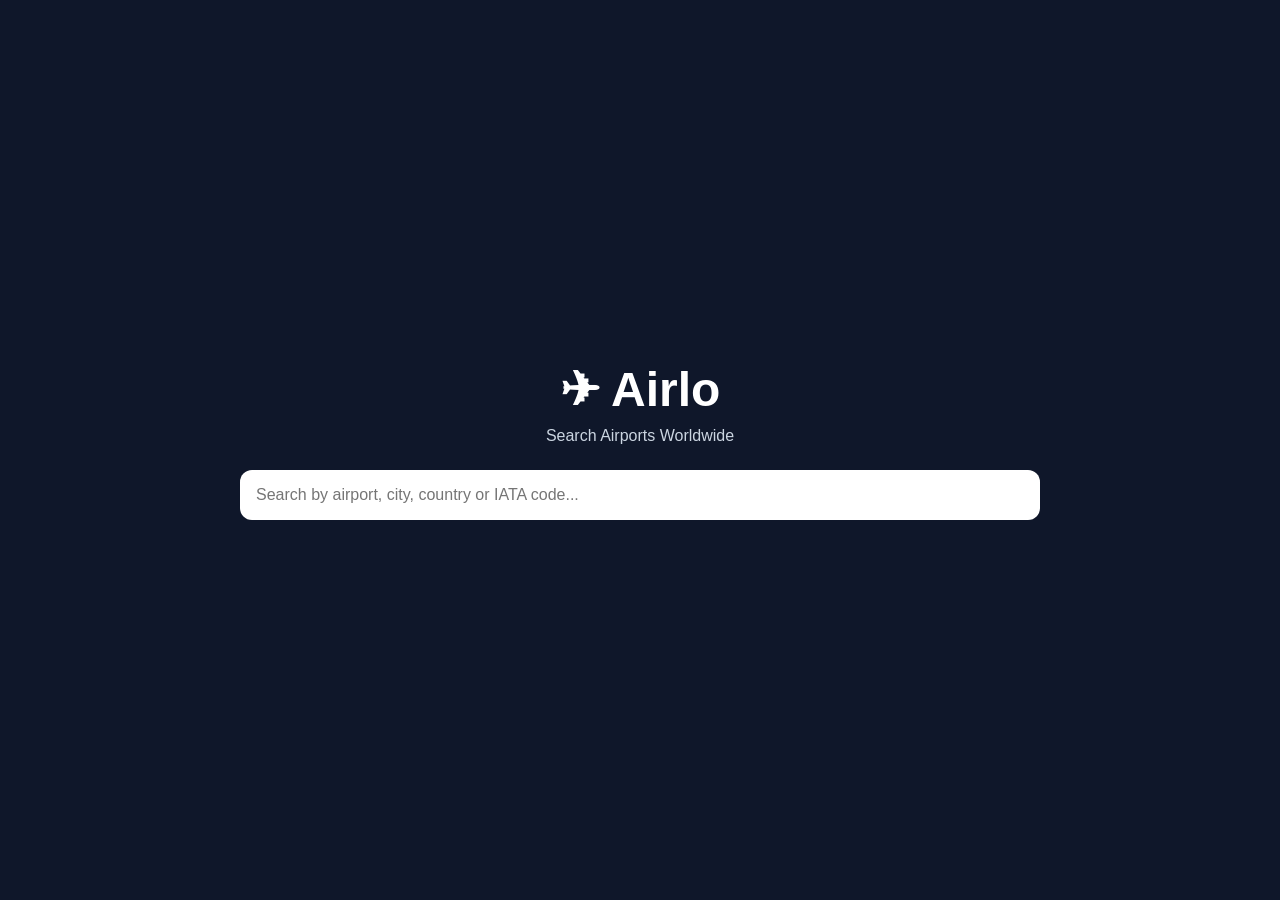
==== index.html @ 6e191b8e "Rename preview.html to index.html" ====
<!DOCTYPE html>
<html lang="en">
<head>
  <meta charset="UTF-8" />
  <meta name="viewport" content="width=device-width, initial-scale=1.0"/>
  <title>Airlo - Airport Search Engine</title>

  <link rel="stylesheet" href="style.css">
</head>
<body>

  <div class="container">

    <h1>✈ Airlo</h1>
    <p class="subtitle">Search Airports Worldwide</p>

    <input
      type="text"
      id="searchInput"
      placeholder="Search by airport, city, country or IATA code..."
    />

    <div id="results"></div>

  </div>

  <script src="script.js"></script>
</body>
</html>
---- style.css ----
*{
  margin:0;
  padding:0;
  box-sizing:border-box;
  font-family:Arial, Helvetica, sans-serif;
}

body{
  background:#0f172a;
  min-height:100vh;
  display:flex;
  justify-content:center;
  align-items:center;
  padding:30px;
  color:white;
}

.container{
  width:100%;
  max-width:800px;
}

h1{
  text-align:center;
  font-size:3rem;
  margin-bottom:10px;
}

.subtitle{
  text-align:center;
  margin-bottom:25px;
  color:#cbd5e1;
}

#searchInput{
  width:100%;
  padding:16px;
  border:none;
  border-radius:12px;
  font-size:1rem;
  outline:none;
  margin-bottom:20px;
}

.card{
  background:#1e293b;
  padding:18px;
  border-radius:14px;
  margin-bottom:15px;
  transition:0.3s;
}

.card:hover{
  transform:translateY(-3px);
  background:#334155;
}

.airport-name{
  font-size:1.2rem;
  font-weight:bold;
  margin-bottom:8px;
}

.airport-info{
  color:#cbd5e1;
  line-height:1.6;
}

.code{
  background:#2563eb;
  padding:4px 10px;
  border-radius:8px;
  display:inline-block;
  margin-top:10px;
}
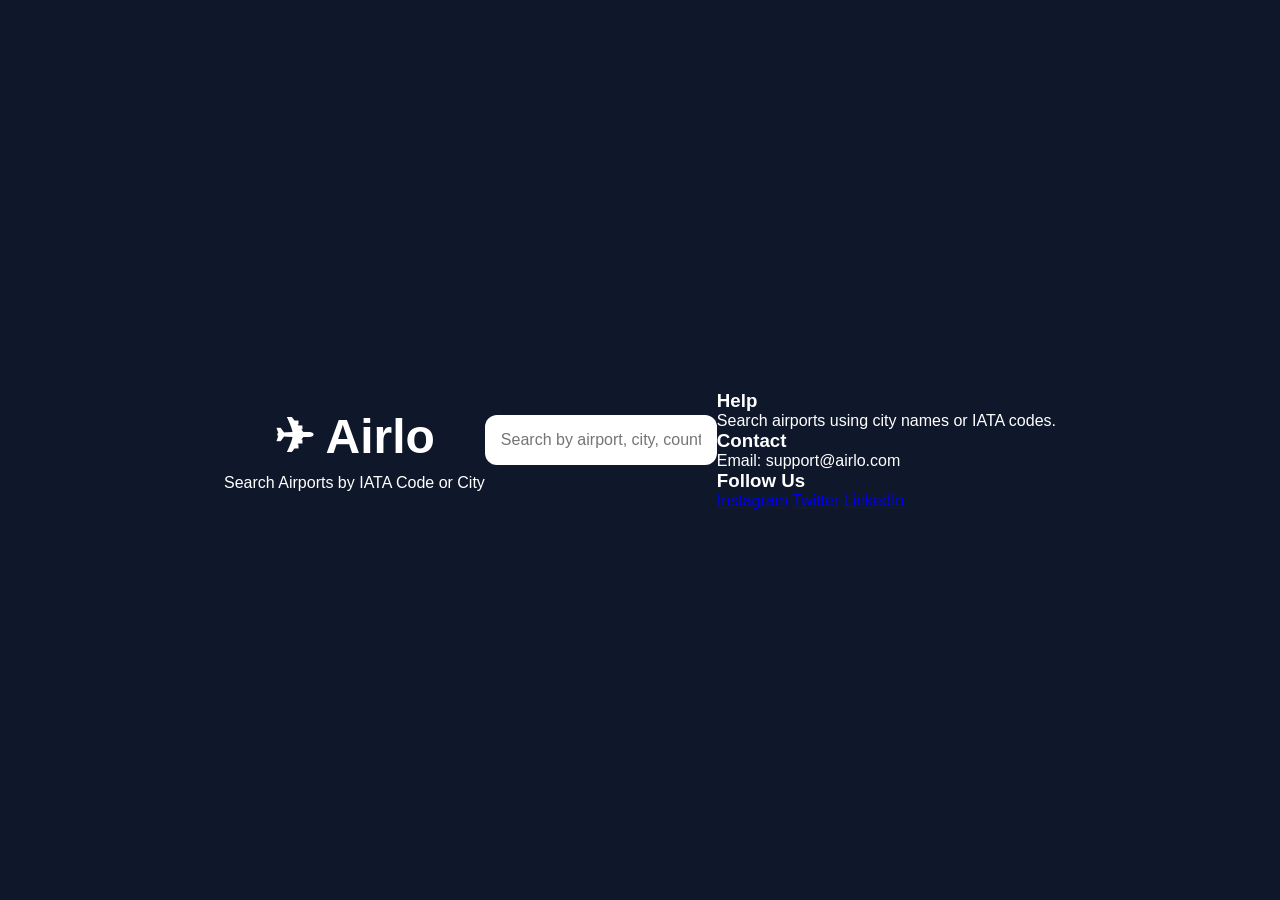
==== commit 3629ce1a: "Update index.html" ====
--- a/index.html
+++ b/index.html
@@ -1,29 +1,62 @@
 <!DOCTYPE html>
 <html lang="en">
 <head>
-  <meta charset="UTF-8" />
-  <meta name="viewport" content="width=device-width, initial-scale=1.0"/>
-  <title>Airlo - Airport Search Engine</title>
+  <meta charset="UTF-8">
+  <meta name="viewport" content="width=device-width, initial-scale=1.0">
+
+  <title>Airlo - Airport Search</title>
 
   <link rel="stylesheet" href="style.css">
 </head>
 <body>
 
-  <div class="container">
+  <header>
+    <h1>✈ Airlo</h1>
+    <p>Search Airports by IATA Code or City</p>
+  </header>
 
-    <h1>✈ Airlo</h1>
-    <p class="subtitle">Search Airports Worldwide</p>
+  <main>
 
-    <input
-      type="text"
-      id="searchInput"
-      placeholder="Search by airport, city, country or IATA code..."
-    />
+    <div class="search-box">
+
+      <input
+        type="text"
+        id="searchInput"
+        placeholder="Search by airport, city, country or IATA code..."
+      >
+
+    </div>
 
     <div id="results"></div>
 
-  </div>
+  </main>
+
+  <footer>
+
+    <div class="footer-section">
+      <h3>Help</h3>
+      <p>Search airports using city names or IATA codes.</p>
+    </div>
+
+    <div class="footer-section">
+      <h3>Contact</h3>
+      <p>Email: support@airlo.com</p>
+    </div>
+
+    <div class="footer-section">
+      <h3>Follow Us</h3>
+
+      <div class="socials">
+        <a href="#">Instagram</a>
+        <a href="#">Twitter</a>
+        <a href="#">LinkedIn</a>
+      </div>
+
+    </div>
+
+  </footer>
 
   <script src="script.js"></script>
+
 </body>
 </html>
--- a/style.css
+++ b/style.css
@@ -73,3 +73,21 @@
   display:inline-block;
   margin-top:10px;
 }
+.actions{
+  margin-top:15px;
+  display:flex;
+  gap:10px;
+}
+
+.actions button{
+  border:none;
+  padding:10px 16px;
+  border-radius:10px;
+  cursor:pointer;
+  font-weight:bold;
+  transition:0.3s;
+}
+
+.actions button:hover{
+  transform:scale(1.05);
+}
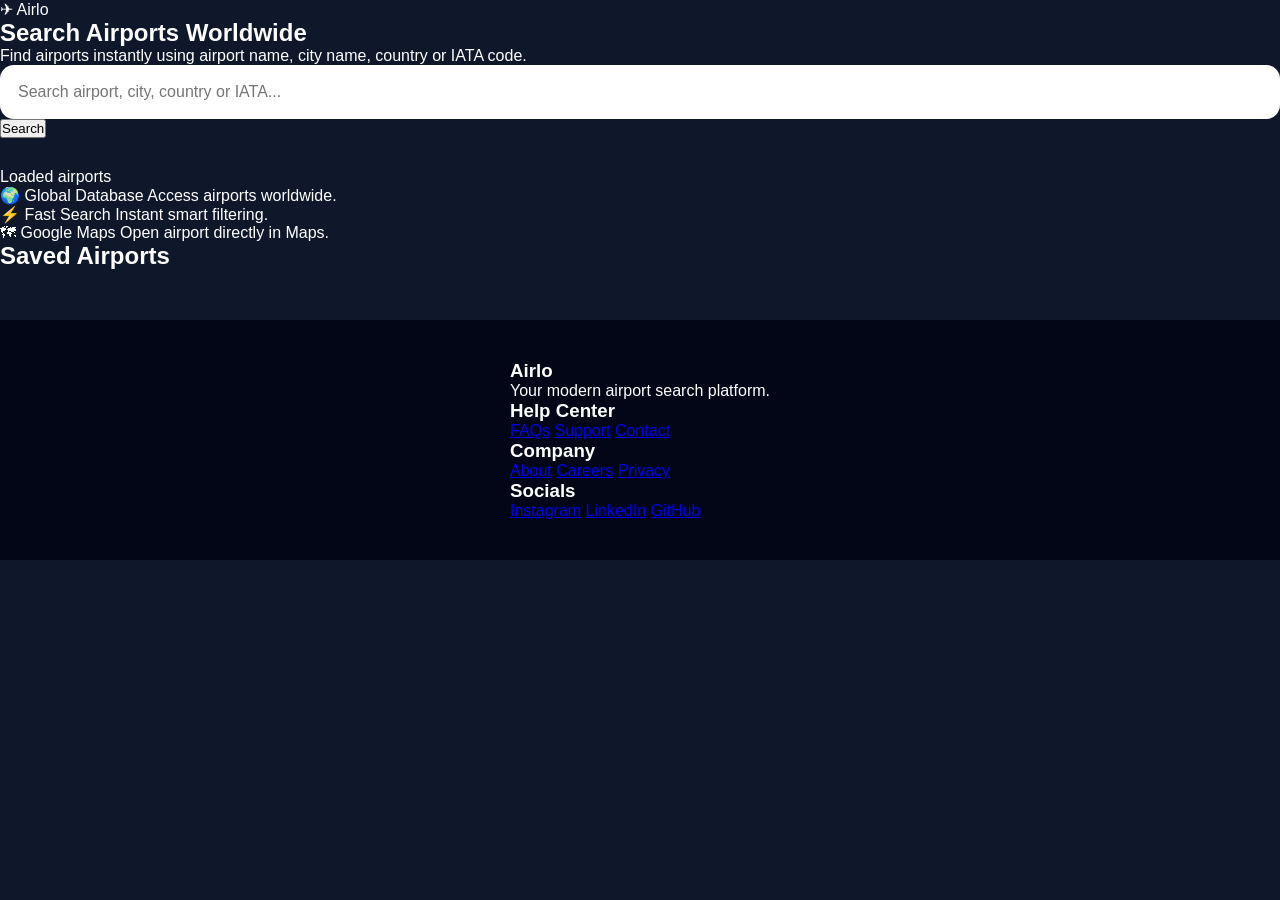
==== commit 3ba95413: "Update index.html" ====
--- a/index.html
+++ b/index.html
@@ -1,61 +1,125 @@
 <!DOCTYPE html>
 <html lang="en">
 <head>
+
   <meta charset="UTF-8">
   <meta name="viewport" content="width=device-width, initial-scale=1.0">
 
   <title>Airlo - Airport Search</title>
 
   <link rel="stylesheet" href="style.css">
+
 </head>
 <body>
 
-  <header>
-    <h1>✈ Airlo</h1>
-    <p>Search Airports by IATA Code or City</p>
-  </header>
+  <nav class="navbar">
 
-  <main>
+    <div class="logo">
+      ✈ Airlo
+    </div>
+
+  </nav>
+
+  <section class="hero">
+
+    <h1>
+      Search Airports Worldwide
+    </h1>
+
+    <p>
+      Find airports instantly using airport name, city name, country or IATA code.
+    </p>
+
+  </section>
+
+  <section class="search-section">
 
     <div class="search-box">
 
       <input
         type="text"
         id="searchInput"
-        placeholder="Search by airport, city, country or IATA code..."
+        placeholder="Search airport, city, country or IATA..."
       >
+
+      <button id="searchBtn">
+        Search
+      </button>
 
     </div>
 
-    <div id="results"></div>
+    <p class="loaded">
+      Loaded <span id="count"></span> airports
+    </p>
 
-  </main>
+  </section>
+
+  <section class="features">
+
+    <div class="feature-card">
+      🌍 Global Database
+      <span>Access airports worldwide.</span>
+    </div>
+
+    <div class="feature-card">
+      ⚡ Fast Search
+      <span>Instant smart filtering.</span>
+    </div>
+
+    <div class="feature-card">
+      🗺 Google Maps
+      <span>Open airport directly in Maps.</span>
+    </div>
+
+  </section>
+
+  <section class="saved-section">
+
+    <h2>
+      Saved Airports
+    </h2>
+
+    <div id="savedAirports"></div>
+
+  </section>
+
+  <section id="results"></section>
 
   <footer>
 
-    <div class="footer-section">
-      <h3>Help</h3>
-      <p>Search airports using city names or IATA codes.</p>
-    </div>
+    <div class="footer-grid">
 
-    <div class="footer-section">
-      <h3>Contact</h3>
-      <p>Email: support@airlo.com</p>
-    </div>
+      <div>
+        <h3>Airlo</h3>
+        <p>Your modern airport search platform.</p>
+      </div>
 
-    <div class="footer-section">
-      <h3>Follow Us</h3>
+      <div>
+        <h3>Help Center</h3>
+        <a href="#">FAQs</a>
+        <a href="#">Support</a>
+        <a href="#">Contact</a>
+      </div>
 
-      <div class="socials">
+      <div>
+        <h3>Company</h3>
+        <a href="#">About</a>
+        <a href="#">Careers</a>
+        <a href="#">Privacy</a>
+      </div>
+
+      <div>
+        <h3>Socials</h3>
         <a href="#">Instagram</a>
-        <a href="#">Twitter</a>
         <a href="#">LinkedIn</a>
+        <a href="#">GitHub</a>
       </div>
 
     </div>
 
   </footer>
 
+  <script src="airports.js"></script>
   <script src="script.js"></script>
 
 </body>
--- a/style.css
+++ b/style.css
@@ -7,81 +7,100 @@
 
 body{
   background:#0f172a;
+  color:white;
   min-height:100vh;
-  display:flex;
-  justify-content:center;
-  align-items:center;
-  padding:30px;
-  color:white;
 }
 
-.container{
-  width:100%;
-  max-width:800px;
+header{
+  text-align:center;
+  padding:40px 20px;
 }
 
-h1{
-  text-align:center;
+header h1{
   font-size:3rem;
   margin-bottom:10px;
 }
 
-.subtitle{
-  text-align:center;
-  margin-bottom:25px;
+header p{
   color:#cbd5e1;
+}
+
+main{
+  width:90%;
+  max-width:1100px;
+  margin:auto;
+}
+
+.search-box{
+  margin-bottom:30px;
 }
 
 #searchInput{
   width:100%;
-  padding:16px;
+  padding:18px;
   border:none;
-  border-radius:12px;
+  border-radius:14px;
+  outline:none;
   font-size:1rem;
-  outline:none;
-  margin-bottom:20px;
+}
+
+#results{
+  display:grid;
+  grid-template-columns:repeat(auto-fit,minmax(300px,1fr));
+  gap:20px;
+  margin-bottom:50px;
 }
 
 .card{
   background:#1e293b;
-  padding:18px;
-  border-radius:14px;
-  margin-bottom:15px;
+  border-radius:18px;
+  overflow:hidden;
   transition:0.3s;
 }
 
 .card:hover{
-  transform:translateY(-3px);
-  background:#334155;
+  transform:translateY(-5px);
+}
+
+.card img{
+  width:100%;
+  height:180px;
+  object-fit:cover;
+}
+
+.card-content{
+  padding:20px;
 }
 
 .airport-name{
   font-size:1.2rem;
   font-weight:bold;
-  margin-bottom:8px;
+  margin-bottom:10px;
 }
 
 .airport-info{
   color:#cbd5e1;
-  line-height:1.6;
+  line-height:1.7;
 }
 
 .code{
-  background:#2563eb;
-  padding:4px 10px;
-  border-radius:8px;
   display:inline-block;
   margin-top:10px;
+  background:#2563eb;
+  padding:5px 12px;
+  border-radius:8px;
 }
+
 .actions{
-  margin-top:15px;
   display:flex;
   gap:10px;
+  margin-top:18px;
 }
 
 .actions button{
+  flex:1;
+  padding:12px;
   border:none;
-  padding:10px 16px;
   border-radius:10px;
   cursor:pointer;
   font-weight:bold;
@@ -89,5 +108,30 @@
 }
 
 .actions button:hover{
-  transform:scale(1.05);
+  transform:scale(1.03);
 }
+
+footer{
+  background:#020617;
+  padding:40px 20px;
+  display:flex;
+  justify-content:space-around;
+  flex-wrap:wrap;
+  gap:30px;
+}
+
+.footer-section h3{
+  margin-bottom:15px;
+}
+
+.footer-section p,
+.footer-section a{
+  color:#cbd5e1;
+  text-decoration:none;
+  line-height:1.8;
+}
+
+.socials{
+  display:flex;
+  flex-direction:column;
+}
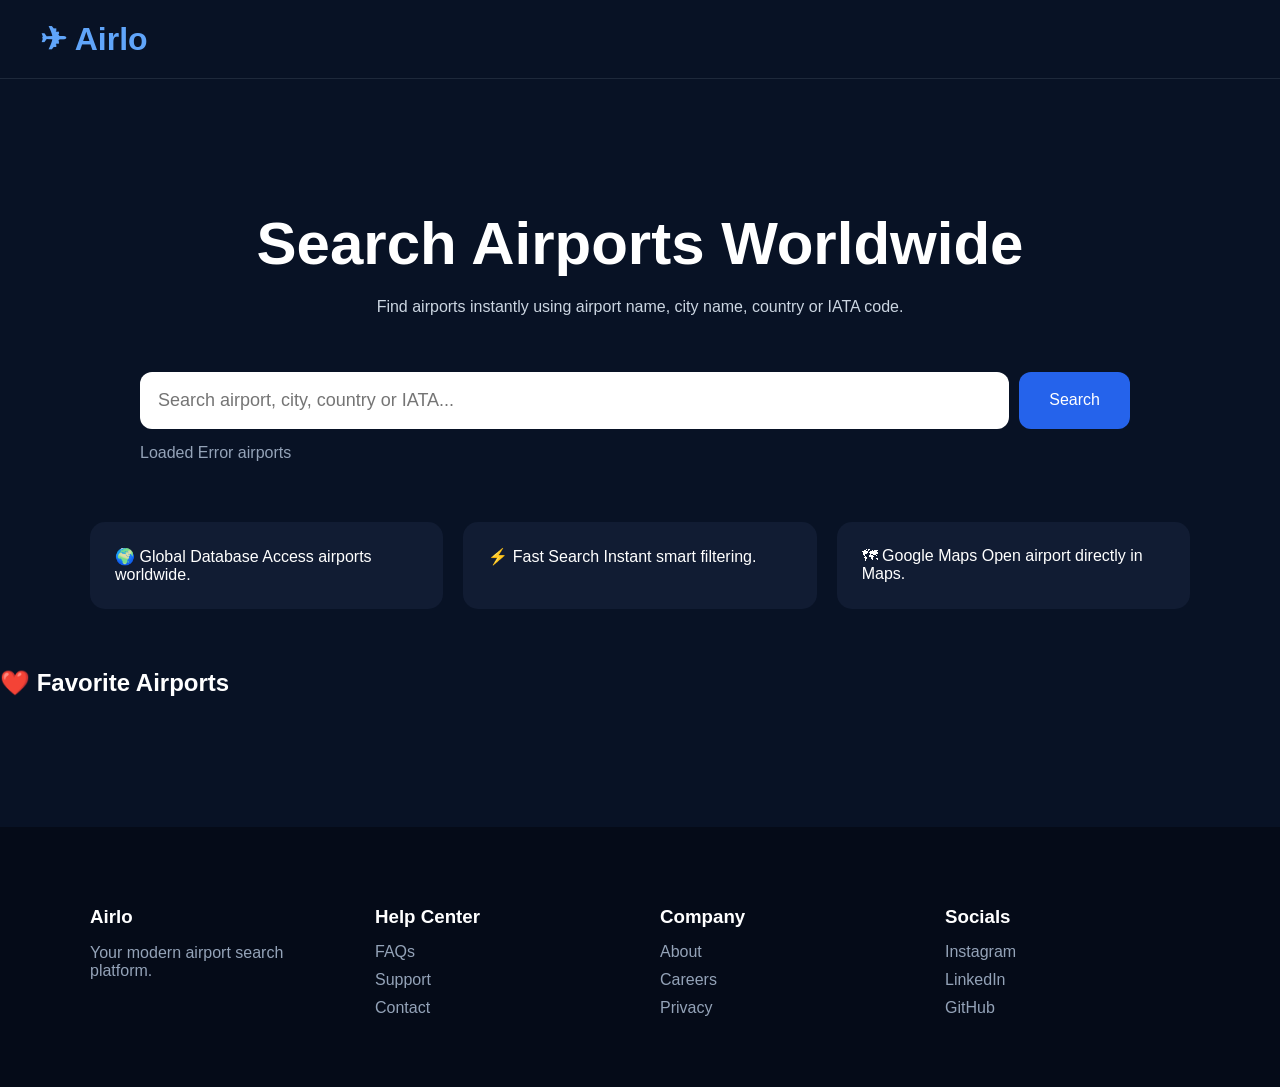
==== commit b2c4bb39: "Update index.html" ====
--- a/index.html
+++ b/index.html
@@ -10,6 +10,7 @@
   <link rel="stylesheet" href="style.css">
 
 </head>
+
 <body>
 
   <nav class="navbar">
@@ -40,11 +41,15 @@
         type="text"
         id="searchInput"
         placeholder="Search airport, city, country or IATA..."
+        autocomplete="off"
       >
 
       <button id="searchBtn">
         Search
       </button>
+
+      <!-- Dropdown Suggestions -->
+      <div id="suggestionsBox" class="suggestions-box"></div>
 
     </div>
 
@@ -73,13 +78,14 @@
 
   </section>
 
-  <section class="saved-section">
+  <!-- FAVORITES SECTION -->
+  <section class="favorites-section">
 
     <h2>
-      Saved Airports
+      ❤️ Favorite Airports
     </h2>
 
-    <div id="savedAirports"></div>
+    <div id="favoriteAirports"></div>
 
   </section>
 
--- a/style.css
+++ b/style.css
@@ -1,70 +1,112 @@
-*{
+body{
   margin:0;
-  padding:0;
-  box-sizing:border-box;
-  font-family:Arial, Helvetica, sans-serif;
+  font-family:Arial;
+  background:#081225;
+  color:white;
 }
 
-body{
-  background:#0f172a;
-  color:white;
-  min-height:100vh;
+.navbar{
+  padding:20px 40px;
+  border-bottom:1px solid #1e293b;
 }
 
-header{
-  text-align:center;
-  padding:40px 20px;
+.logo{
+  font-size:32px;
+  font-weight:bold;
+  color:#60a5fa;
 }
 
-header h1{
-  font-size:3rem;
-  margin-bottom:10px;
+.hero{
+  text-align:center;
+  padding:80px 20px 40px;
 }
 
-header p{
+.hero h1{
+  font-size:60px;
+  margin-bottom:20px;
+}
+
+.hero p{
   color:#cbd5e1;
 }
 
-main{
+.search-section{
   width:90%;
-  max-width:1100px;
+  max-width:1000px;
   margin:auto;
 }
 
 .search-box{
-  margin-bottom:30px;
+  display:flex;
+  gap:10px;
 }
 
-#searchInput{
-  width:100%;
+.search-box input{
+  flex:1;
   padding:18px;
   border:none;
-  border-radius:14px;
-  outline:none;
-  font-size:1rem;
+  border-radius:12px;
+  font-size:18px;
+}
+
+.search-box button{
+  padding:18px 30px;
+  border:none;
+  border-radius:12px;
+  background:#2563eb;
+  color:white;
+  font-size:16px;
+  cursor:pointer;
+}
+
+.loaded{
+  margin-top:15px;
+  color:#94a3b8;
+}
+
+.features{
+  width:90%;
+  max-width:1100px;
+  margin:60px auto;
+  display:flex;
+  gap:20px;
+}
+
+.feature-card{
+  flex:1;
+  background:#111c33;
+  padding:25px;
+  border-radius:15px;
+}
+
+.saved-section{
+  width:90%;
+  max-width:1100px;
+  margin:60px auto;
+}
+
+.saved-section h2{
+  color:#60a5fa;
 }
 
 #results{
+  width:90%;
+  max-width:1100px;
+  margin:50px auto;
   display:grid;
-  grid-template-columns:repeat(auto-fit,minmax(300px,1fr));
+  grid-template-columns:repeat(auto-fit,minmax(320px,1fr));
   gap:20px;
-  margin-bottom:50px;
 }
 
 .card{
-  background:#1e293b;
+  background:#111c33;
   border-radius:18px;
   overflow:hidden;
-  transition:0.3s;
-}
-
-.card:hover{
-  transform:translateY(-5px);
 }
 
 .card img{
   width:100%;
-  height:180px;
+  height:220px;
   object-fit:cover;
 }
 
@@ -73,28 +115,28 @@
 }
 
 .airport-name{
-  font-size:1.2rem;
+  font-size:24px;
   font-weight:bold;
   margin-bottom:10px;
 }
 
 .airport-info{
   color:#cbd5e1;
-  line-height:1.7;
+  line-height:1.8;
 }
 
 .code{
   display:inline-block;
   margin-top:10px;
   background:#2563eb;
-  padding:5px 12px;
+  padding:6px 14px;
   border-radius:8px;
 }
 
 .actions{
   display:flex;
   gap:10px;
-  margin-top:18px;
+  margin-top:20px;
 }
 
 .actions button{
@@ -103,35 +145,41 @@
   border:none;
   border-radius:10px;
   cursor:pointer;
-  font-weight:bold;
-  transition:0.3s;
 }
 
-.actions button:hover{
-  transform:scale(1.03);
+.save-btn{
+  background:#2563eb;
+  color:white;
+}
+
+.map-btn{
+  background:#0f172a;
+  color:white;
 }
 
 footer{
-  background:#020617;
-  padding:40px 20px;
-  display:flex;
-  justify-content:space-around;
-  flex-wrap:wrap;
-  gap:30px;
+  background:#050b18;
+  margin-top:80px;
+  padding:60px 20px;
 }
 
-.footer-section h3{
+.footer-grid{
+  width:90%;
+  max-width:1100px;
+  margin:auto;
+  display:grid;
+  grid-template-columns:repeat(4,1fr);
+  gap:40px;
+}
+
+.footer-grid h3{
   margin-bottom:15px;
 }
 
-.footer-section p,
-.footer-section a{
-  color:#cbd5e1;
+.footer-grid a,
+.footer-grid p{
+  display:block;
+  color:#94a3b8;
+  margin-bottom:10px;
   text-decoration:none;
-  line-height:1.8;
 }
-
-.socials{
-  display:flex;
-  flex-direction:column;
-}
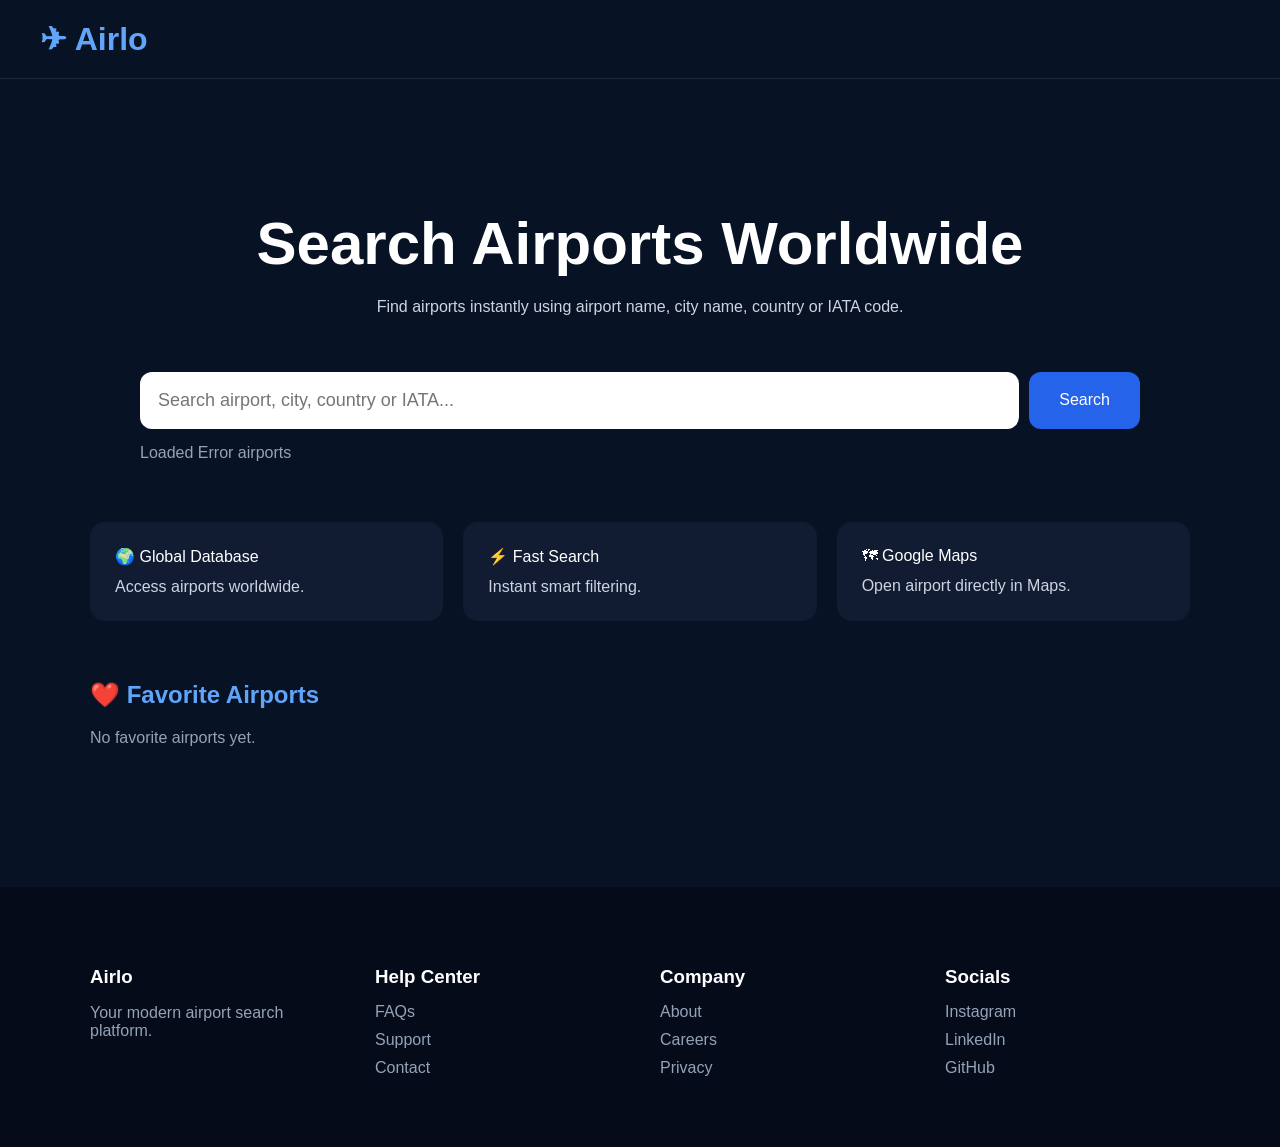
==== commit 90ff97c1: "Update index.html" ====
--- a/index.html
+++ b/index.html
@@ -2,25 +2,37 @@
 <html lang="en">
 <head>
 
+  <!-- Character Encoding -->
   <meta charset="UTF-8">
+
+  <!-- Responsive Layout Support -->
   <meta name="viewport" content="width=device-width, initial-scale=1.0">
 
+  <!-- Website Title -->
   <title>Airlo - Airport Search</title>
 
+  <!-- Main Stylesheet -->
   <link rel="stylesheet" href="style.css">
 
 </head>
 
 <body>
 
+  <!-- =========================
+       Navigation Bar
+  ========================== -->
   <nav class="navbar">
 
+    <!-- Brand Logo -->
     <div class="logo">
       ✈ Airlo
     </div>
 
   </nav>
 
+  <!-- =========================
+       Hero Section
+  ========================== -->
   <section class="hero">
 
     <h1>
@@ -33,10 +45,14 @@
 
   </section>
 
+  <!-- =========================
+       Airport Search Section
+  ========================== -->
   <section class="search-section">
 
     <div class="search-box">
 
+      <!-- User Search Input -->
       <input
         type="text"
         id="searchInput"
@@ -44,21 +60,26 @@
         autocomplete="off"
       >
 
+      <!-- Search Trigger Button -->
       <button id="searchBtn">
         Search
       </button>
 
-      <!-- Dropdown Suggestions -->
+      <!-- Live Search Suggestions -->
       <div id="suggestionsBox" class="suggestions-box"></div>
 
     </div>
 
+    <!-- Total Airports Loaded Dynamically -->
     <p class="loaded">
       Loaded <span id="count"></span> airports
     </p>
 
   </section>
 
+  <!-- =========================
+       Features Section
+  ========================== -->
   <section class="features">
 
     <div class="feature-card">
@@ -78,28 +99,37 @@
 
   </section>
 
-  <!-- FAVORITES SECTION -->
+  <!-- =========================
+       Favorite Airports Section
+  ========================== -->
   <section class="favorites-section">
 
     <h2>
       ❤️ Favorite Airports
     </h2>
 
+    <!-- Favorite Airports Will Be Injected Here -->
     <div id="favoriteAirports"></div>
 
   </section>
 
+  <!-- Dynamic Airport Search Results -->
   <section id="results"></section>
 
+  <!-- =========================
+       Footer Section
+  ========================== -->
   <footer>
 
     <div class="footer-grid">
 
+      <!-- Brand Information -->
       <div>
         <h3>Airlo</h3>
         <p>Your modern airport search platform.</p>
       </div>
 
+      <!-- Help Links -->
       <div>
         <h3>Help Center</h3>
         <a href="#">FAQs</a>
@@ -107,6 +137,7 @@
         <a href="#">Contact</a>
       </div>
 
+      <!-- Company Links -->
       <div>
         <h3>Company</h3>
         <a href="#">About</a>
@@ -114,6 +145,7 @@
         <a href="#">Privacy</a>
       </div>
 
+      <!-- Social Media Links -->
       <div>
         <h3>Socials</h3>
         <a href="#">Instagram</a>
@@ -125,7 +157,10 @@
 
   </footer>
 
+  <!-- Airport Dataset -->
   <script src="airports.js"></script>
+
+  <!-- Main Application Logic -->
   <script src="script.js"></script>
 
 </body>
--- a/style.css
+++ b/style.css
@@ -39,6 +39,7 @@
 .search-box{
   display:flex;
   gap:10px;
+  position:relative;
 }
 
 .search-box input{
@@ -47,6 +48,7 @@
   border:none;
   border-radius:12px;
   font-size:18px;
+  outline:none;
 }
 
 .search-box button{
@@ -57,12 +59,44 @@
   color:white;
   font-size:16px;
   cursor:pointer;
+  transition:0.3s;
+}
+
+.search-box button:hover{
+  background:#1d4ed8;
 }
 
 .loaded{
   margin-top:15px;
   color:#94a3b8;
 }
+
+/* DROPDOWN SUGGESTIONS */
+
+.suggestions-box{
+  position:absolute;
+  top:75px;
+  left:0;
+  width:100%;
+  background:#111c33;
+  border-radius:14px;
+  overflow:hidden;
+  box-shadow:0 8px 20px rgba(0,0,0,0.4);
+  z-index:1000;
+}
+
+.suggestion-item{
+  padding:16px;
+  border-bottom:1px solid #1e293b;
+  cursor:pointer;
+  transition:0.2s;
+}
+
+.suggestion-item:hover{
+  background:#1e293b;
+}
+
+/* FEATURES */
 
 .features{
   width:90%;
@@ -77,17 +111,33 @@
   background:#111c33;
   padding:25px;
   border-radius:15px;
-}
-
-.saved-section{
+  transition:0.3s;
+}
+
+.feature-card:hover{
+  transform:translateY(-5px);
+}
+
+.feature-card span{
+  display:block;
+  margin-top:12px;
+  color:#cbd5e1;
+}
+
+/* FAVORITES */
+
+.favorites-section{
   width:90%;
   max-width:1100px;
   margin:60px auto;
 }
 
-.saved-section h2{
+.favorites-section h2{
   color:#60a5fa;
-}
+  margin-bottom:20px;
+}
+
+/* RESULTS */
 
 #results{
   width:90%;
@@ -102,6 +152,11 @@
   background:#111c33;
   border-radius:18px;
   overflow:hidden;
+  transition:0.3s;
+}
+
+.card:hover{
+  transform:translateY(-6px);
 }
 
 .card img{
@@ -133,6 +188,8 @@
   border-radius:8px;
 }
 
+/* ACTION BUTTONS */
+
 .actions{
   display:flex;
   gap:10px;
@@ -145,17 +202,32 @@
   border:none;
   border-radius:10px;
   cursor:pointer;
-}
-
-.save-btn{
-  background:#2563eb;
-  color:white;
-}
+  transition:0.3s;
+}
+
+/* FAVORITE TOGGLE */
+
+.favorite-btn{
+  background:#dc2626;
+  color:white;
+}
+
+.favorite-btn:hover{
+  background:#b91c1c;
+}
+
+/* MAP BUTTON */
 
 .map-btn{
   background:#0f172a;
   color:white;
 }
+
+.map-btn:hover{
+  background:#1e293b;
+}
+
+/* FOOTER */
 
 footer{
   background:#050b18;
@@ -183,3 +255,56 @@
   margin-bottom:10px;
   text-decoration:none;
 }
+
+.footer-grid a:hover{
+  color:white;
+}
+
+/* RESPONSIVE */
+
+@media(max-width:900px){
+
+  .features{
+    flex-direction:column;
+  }
+
+  .footer-grid{
+    grid-template-columns:1fr 1fr;
+  }
+
+}
+
+@media(max-width:600px){
+
+  .hero h1{
+    font-size:40px;
+  }
+
+  .search-box{
+    flex-direction:column;
+  }
+
+  .search-box button{
+    width:100%;
+  }
+
+  .footer-grid{
+    grid-template-columns:1fr;
+  }
+
+}
+
+
+/* FAVORITE BUTTON DEFAULT */
+
+.favorite-btn{
+  background:#374151 !important;
+  color:white;
+}
+
+/* FAVORITE BUTTON ACTIVE */
+
+.favorite-active{
+  background:#dc2626 !important;
+  color:white;
+}
